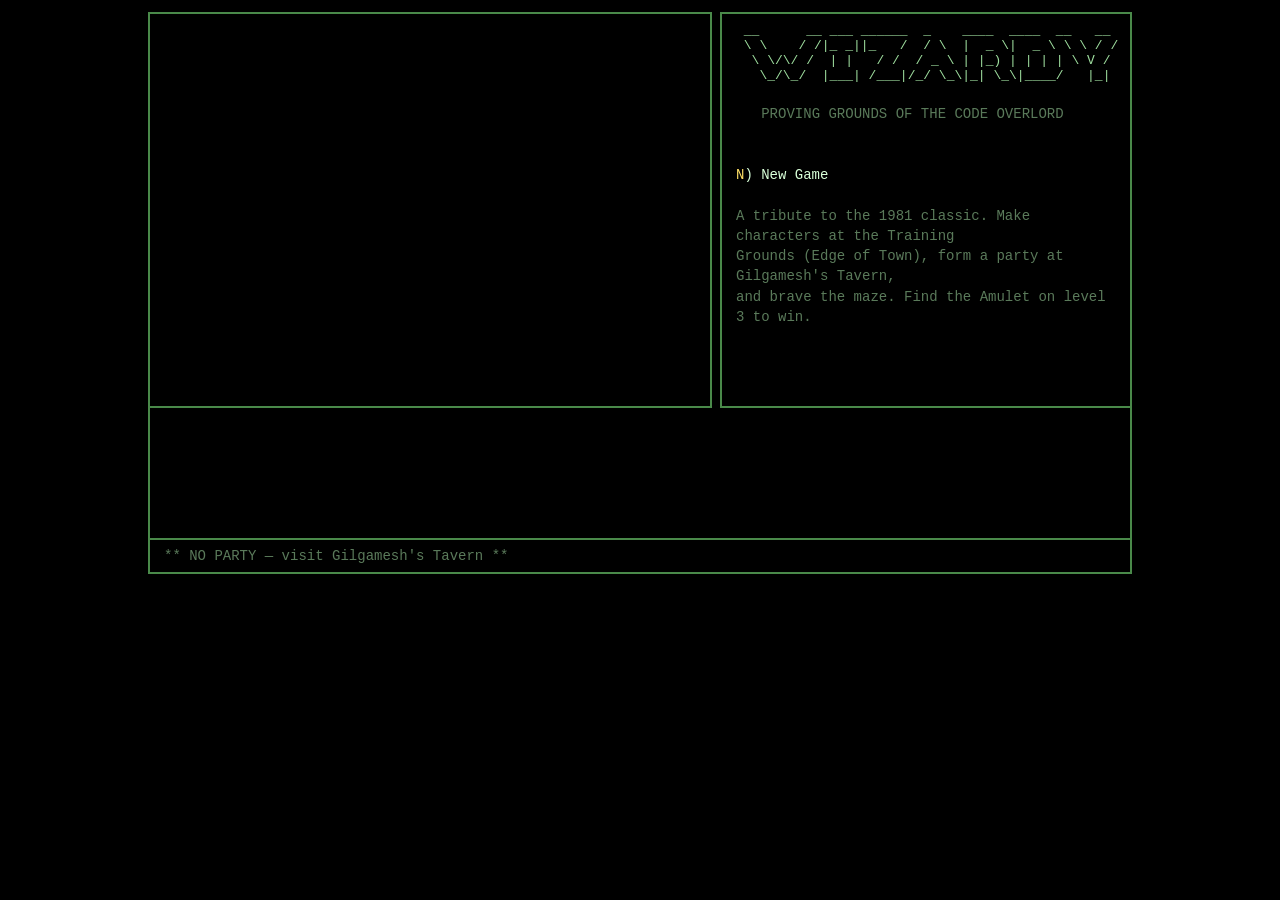
==== index.html @ 69c06c9b "Phase 0: playable Wizardry clone Vanilla JS/Canvas dungeon crawler: 8 classes, 5 races, mage/priest " ====
<!DOCTYPE html>
<html lang="en">
<head>
<meta charset="utf-8">
<title>WIZARDY — Proving Grounds of the Code Overlord</title>
<link rel="stylesheet" href="style.css">
</head>
<body>
<div id="game">
  <div id="top">
    <div id="viewwrap">
      <canvas id="view" width="560" height="392"></canvas>
      <div id="viewlabel"></div>
    </div>
    <div id="panel"></div>
  </div>
  <div id="log"></div>
  <div id="party"></div>
</div>
<script src="js/util.js"></script>
<script src="js/data.js"></script>
<script src="js/maps.js"></script>
<script src="js/char.js"></script>
<script src="js/render.js"></script>
<script src="js/ui.js"></script>
<script src="js/town.js"></script>
<script src="js/maze.js"></script>
<script src="js/combat.js"></script>
<script src="js/main.js"></script>
</body>
</html>
---- style.css ----
* { margin: 0; padding: 0; box-sizing: border-box; }
body {
  background: #000;
  color: #d8ffd8;
  font-family: "Menlo", "Courier New", monospace;
  font-size: 14px;
  display: flex;
  justify-content: center;
  padding: 12px;
  user-select: none;
}
#game { width: 984px; }
#top { display: flex; gap: 8px; }
#viewwrap { position: relative; }
#view { border: 2px solid #4a8a4a; background: #000; display: block; }
#viewlabel {
  position: absolute; top: 4px; left: 8px;
  color: #7fbf7f; font-size: 12px; letter-spacing: 2px;
}
#panel {
  flex: 1;
  border: 2px solid #4a8a4a;
  padding: 10px 14px;
  min-height: 396px;
  white-space: pre-wrap;
  line-height: 1.45;
  overflow-y: auto;
  max-height: 396px;
}
#log {
  border: 2px solid #4a8a4a;
  border-top: none;
  height: 132px;
  padding: 6px 14px;
  overflow: hidden;
  line-height: 1.4;
  color: #b8e8b8;
}
#party { border: 2px solid #4a8a4a; border-top: none; padding: 4px 10px; }
#party table { width: 100%; border-collapse: collapse; }
#party td, #party th { text-align: left; padding: 1px 8px; font-size: 14px; }
#party th { color: #7fbf7f; font-weight: normal; letter-spacing: 1px; }
h2 { color: #fff; font-size: 16px; letter-spacing: 3px; margin-bottom: 8px; font-weight: normal; }
.k { color: #ffe066; }
.dim { color: #5a7a5a; }
.hi { color: #ffffff; }
.bad { color: #ff7070; }
.gold { color: #ffd700; }
.cursor { background: #2a4a2a; }
.title-art { color: #9fdf9f; line-height: 1.15; font-size: 13px; white-space: pre; }
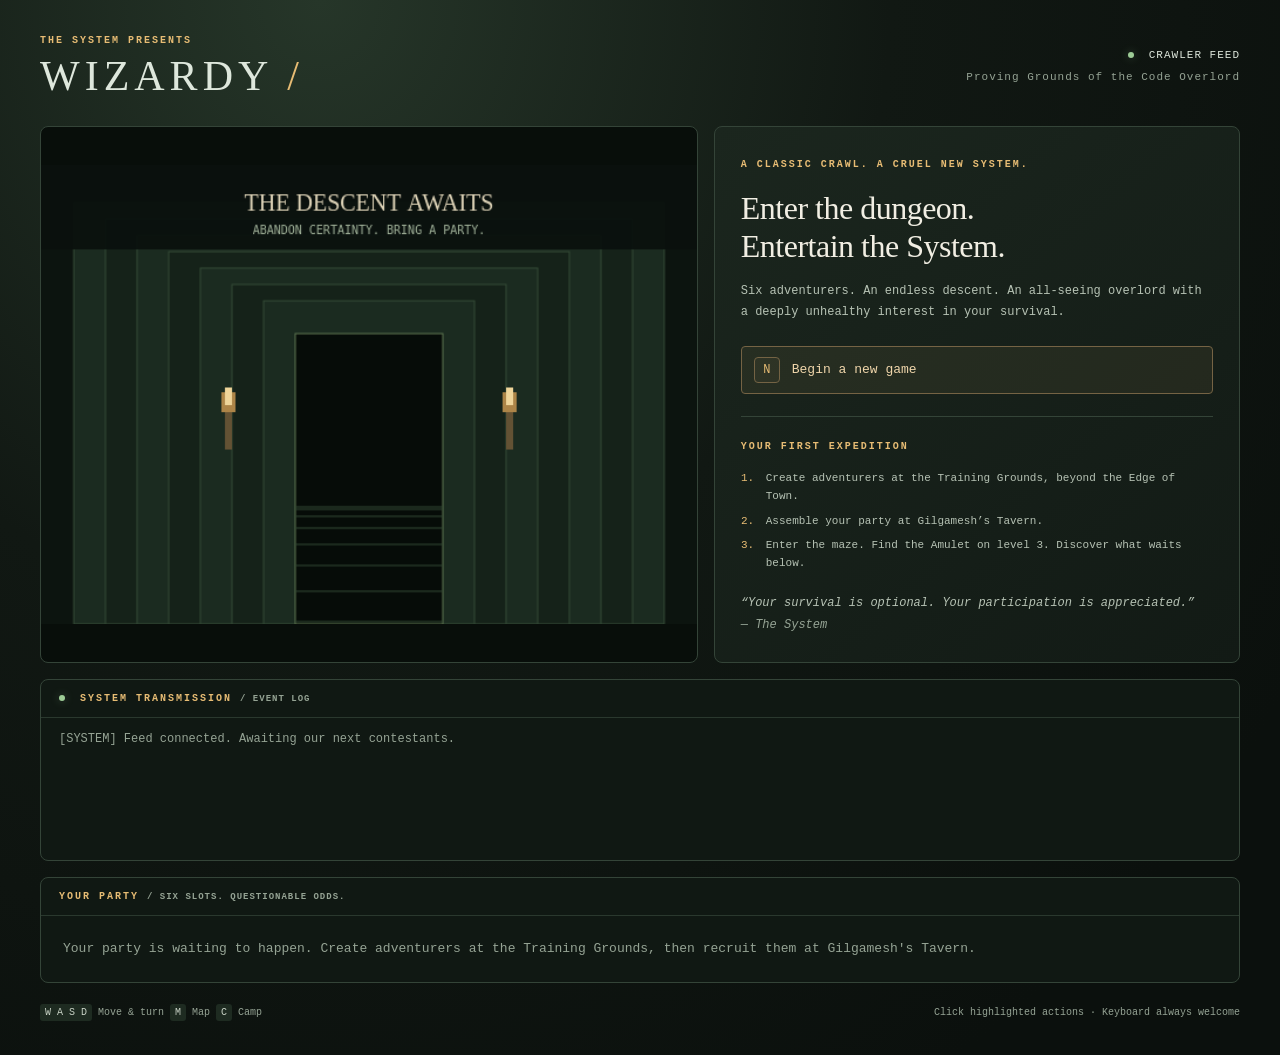
==== commit feca8d2b: "Modernize dungeon interface and add clickable menu actions" ====
--- a/index.html
+++ b/index.html
@@ -2,30 +2,40 @@
 <html lang="en">
 <head>
 <meta charset="utf-8">
+<meta name="viewport" content="width=device-width, initial-scale=1">
+<meta name="theme-color" content="#101713">
 <title>WIZARDY — Proving Grounds of the Code Overlord</title>
 <link rel="stylesheet" href="style.css">
 </head>
 <body>
-<div id="game">
+<main id="game">
+  <header class="masthead"><div><span class="eyebrow">THE SYSTEM PRESENTS</span><h1>WIZARDY<span> / </span></h1></div><div class="broadcast"><span class="live-dot"></span> CRAWLER FEED<br><span class="dim">Proving Grounds of the Code Overlord</span></div></header>
   <div id="top">
     <div id="viewwrap">
-      <canvas id="view" width="560" height="392"></canvas>
+      <canvas id="view" width="560" height="392" aria-label="Dungeon view and automap"></canvas>
       <div id="viewlabel"></div>
+      <div id="toasts"></div>
     </div>
-    <div id="panel"></div>
+    <section id="panel" aria-label="Actions"></section>
   </div>
-  <div id="log"></div>
-  <div id="party"></div>
-</div>
+  <section class="feed"><div class="section-label"><span class="live-dot"></span> SYSTEM TRANSMISSION <span class="dim"> / EVENT LOG</span></div><div id="log" role="log" aria-live="polite"></div></section>
+  <section class="party-section"><div class="section-label">YOUR PARTY <span class="dim"> / SIX SLOTS. QUESTIONABLE ODDS.</span></div><div id="party"></div></section>
+  <footer><span><kbd>W A S D</kbd> Move & turn <kbd>M</kbd> Map <kbd>C</kbd> Camp</span><span>Click highlighted actions · Keyboard always welcome</span></footer>
+</main>
 <script src="js/util.js"></script>
+<script src="js/events.js"></script>
 <script src="js/data.js"></script>
+<script src="js/loot.js"></script>
 <script src="js/maps.js"></script>
+<script src="js/gen.js"></script>
 <script src="js/char.js"></script>
 <script src="js/render.js"></script>
 <script src="js/ui.js"></script>
 <script src="js/town.js"></script>
 <script src="js/maze.js"></script>
 <script src="js/combat.js"></script>
+<script src="js/achievements.js"></script>
+<script src="js/skills.js"></script>
 <script src="js/main.js"></script>
 </body>
 </html>
--- a/style.css
+++ b/style.css
@@ -1,50 +1,61 @@
 * { margin: 0; padding: 0; box-sizing: border-box; }
-body {
-  background: #000;
-  color: #d8ffd8;
-  font-family: "Menlo", "Courier New", monospace;
-  font-size: 14px;
-  display: flex;
-  justify-content: center;
-  padding: 12px;
-  user-select: none;
-}
-#game { width: 984px; }
-#top { display: flex; gap: 8px; }
-#viewwrap { position: relative; }
-#view { border: 2px solid #4a8a4a; background: #000; display: block; }
-#viewlabel {
-  position: absolute; top: 4px; left: 8px;
-  color: #7fbf7f; font-size: 12px; letter-spacing: 2px;
-}
-#panel {
-  flex: 1;
-  border: 2px solid #4a8a4a;
-  padding: 10px 14px;
-  min-height: 396px;
-  white-space: pre-wrap;
-  line-height: 1.45;
-  overflow-y: auto;
-  max-height: 396px;
-}
-#log {
-  border: 2px solid #4a8a4a;
-  border-top: none;
-  height: 132px;
-  padding: 6px 14px;
-  overflow: hidden;
-  line-height: 1.4;
-  color: #b8e8b8;
-}
-#party { border: 2px solid #4a8a4a; border-top: none; padding: 4px 10px; }
-#party table { width: 100%; border-collapse: collapse; }
-#party td, #party th { text-align: left; padding: 1px 8px; font-size: 14px; }
-#party th { color: #7fbf7f; font-weight: normal; letter-spacing: 1px; }
-h2 { color: #fff; font-size: 16px; letter-spacing: 3px; margin-bottom: 8px; font-weight: normal; }
-.k { color: #ffe066; }
-.dim { color: #5a7a5a; }
-.hi { color: #ffffff; }
-.bad { color: #ff7070; }
-.gold { color: #ffd700; }
-.cursor { background: #2a4a2a; }
-.title-art { color: #9fdf9f; line-height: 1.15; font-size: 13px; white-space: pre; }
+:root { color-scheme: dark; --ink: #dee7dc; --muted: #95a394; --gold: #e7bc74; --line: #344438; --surface: #141d17; }
+body { background: radial-gradient(ellipse at 25% 0%, #263629 0%, #111813 42%, #0b100d 85%); color: var(--ink); font-family: "Menlo", "Consolas", monospace; font-size: 13px; min-height: 100vh; padding: 32px 24px; }
+#game { width: min(1200px, 100%); margin: auto; }
+.masthead { display: flex; align-items: center; justify-content: space-between; gap: 24px; margin-bottom: 26px; }
+.eyebrow, .section-label { font-size: 10px; font-weight: 600; letter-spacing: 2px; color: var(--gold); }
+h1 { font-family: Georgia, serif; font-size: 42px; letter-spacing: 5px; font-weight: normal; margin-top: 5px; }
+h1 span { color: var(--gold); }
+.broadcast { text-align: right; font-size: 11px; line-height: 2; letter-spacing: 1px; }
+.live-dot { display: inline-block; width: 6px; height: 6px; border-radius: 50%; background: #9dcc96; box-shadow: 0 0 10px #9dcc9655; margin-right: 7px; }
+#top { display: grid; grid-template-columns: minmax(0, 1.25fr) minmax(0, 1fr); gap: 16px; align-items: stretch; }
+#viewwrap { position: relative; background: #080e0a; border: 1px solid var(--line); border-radius: 8px; overflow: hidden; display: flex; align-items: center; min-width: 0; }
+#view { width: 100%; height: auto; display: block; }
+#viewlabel { position: absolute; top: 16px; left: 18px; color: #b6ceb3; font-size: 11px; letter-spacing: 1px; padding: 6px 8px; background: #0a100cdd; max-width: calc(100% - 36px); }
+#viewlabel:empty { display: none; }
+#panel { background: linear-gradient(140deg, #1b261e, #121a15); border: 1px solid var(--line); border-radius: 8px; padding: 26px; min-height: 440px; max-height: 560px; white-space: pre-wrap; overflow-wrap: anywhere; line-height: 1.65; overflow-y: auto; scrollbar-color: #4c5c49 transparent; }
+h2 { color: #f1eee3; font-size: 18px; letter-spacing: 2px; margin-bottom: 8px; font-weight: normal; }
+.action { display: inline-flex; align-items: baseline; gap: 12px; max-width: 100%; padding: 7px 10px 7px 0; margin: 2px 0; border: 1px solid transparent; border-radius: 4px; background: transparent; color: var(--ink); font: inherit; text-align: left; line-height: 1.5; cursor: pointer; white-space: pre-wrap; overflow-wrap: anywhere; transition: background .15s, color .15s; }
+.action:hover { background: #e7bc7410; color: #fff2d9; }
+.action:focus-visible { outline: 2px solid var(--gold); outline-offset: 3px; }
+.action .k { display: inline-flex; justify-content: center; align-items: center; min-width: 26px; height: 26px; border: 1px solid #746344; border-radius: 4px; background: #d9b9760c; font-size: 12px; flex-shrink: 0; }
+.k, .gold { color: var(--gold); }
+.dim { color: var(--muted); }
+.hi { color: #fff8e9; }
+.bad { color: #ff8c85; }
+.cursor { background: #344b35; }
+.intro { white-space: normal; }
+.intro h2 { font-family: Georgia, serif; font-size: clamp(25px, 2.5vw, 34px); line-height: 1.16; letter-spacing: -.5px; margin: 16px 0; }
+.intro p { color: #b6c2b4; font-size: 12px; line-height: 1.8; }
+.intro-actions { margin: 20px 0; white-space: pre-line; }
+.intro-actions .action { width: 100%; border: 1px solid #756344; background: #d9b97612; padding: 10px 12px; color: #f0d6ab; }
+.intro-actions .action:hover { background: #d9b97625; }
+.field-guide { border-top: 1px solid var(--line); padding-top: 18px; }
+.field-guide ol { padding-left: 20px; margin: 10px 0 18px; color: #b6c2b4; font-size: 11px; }
+.field-guide li { padding: 3px 0 3px 5px; }
+.field-guide li::marker { color: var(--gold); }
+.system-note { font-style: italic; }
+.feed, .party-section { margin-top: 16px; border: 1px solid var(--line); border-radius: 8px; background: #101813; overflow: hidden; }
+.section-label { padding: 13px 18px; border-bottom: 1px solid #2a382e; }
+.section-label .dim { font-size: 9px; letter-spacing: 1px; }
+#log { height: 142px; padding: 12px 18px; overflow-y: auto; line-height: 1.65; color: #b5c7b1; font-size: 12px; }
+#log:empty::before { content: "[SYSTEM] Feed connected. Awaiting our next contestants."; color: var(--muted); }
+#party { padding: 10px; overflow-x: auto; }
+#party table { width: 100%; border-collapse: collapse; white-space: nowrap; }
+#party td, #party th { text-align: left; padding: 10px 8px; font-size: 12px; border-bottom: 1px solid #243128; }
+#party tr:last-child td { border-bottom: none; }
+#party th { color: var(--muted); font-size: 9px; font-weight: normal; letter-spacing: 1px; }
+#party > .dim { padding: 12px !important; line-height: 1.7; }
+.health { display: block; width: 72px; height: 5px; margin-top: 5px; border: none; }
+.health::-webkit-meter-bar { background: #2c392d; border: none; }
+.health::-webkit-meter-optimum-value { background: #a5c48b; }
+.health::-webkit-meter-suboptimum-value { background: #e7bc74; }
+.health::-moz-meter-bar { background: #a5c48b; }
+footer { display: flex; justify-content: space-between; gap: 16px; padding: 20px 0 0; color: var(--muted); font-size: 10px; line-height: 2; }
+kbd { color: #c9d3c6; font: inherit; padding: 3px 5px; background: #1e2b21; border-radius: 3px; }
+#toasts { position: absolute; top: 12px; right: 12px; width: min(270px, calc(100% - 24px)); display: flex; flex-direction: column; gap: 6px; z-index: 10; pointer-events: none; }
+.toast { border: 1px solid var(--gold); border-radius: 6px; background: #181e13f5; color: #efdab6; padding: 12px; font-size: 12px; line-height: 1.5; animation: toastfade 5s forwards; }
+@keyframes toastfade { 0% { opacity: 0; transform: translateY(-6px); } 6%, 85% { opacity: 1; transform: translateY(0); } 100% { opacity: 0; } }
+@media (max-width: 800px) { body { padding: 20px 14px; } #top { grid-template-columns: 1fr; } #viewwrap { max-height: 360px; } #view { max-height: 360px; object-fit: contain; } #panel { min-height: 300px; max-height: none; padding: 22px; } .broadcast .dim { display: none; } footer { flex-direction: column; gap: 4px; } .intro h2 { font-size: 32px; } }
+@media (max-width: 420px) { h1 { font-size: 30px; } .broadcast { font-size: 9px; } .masthead { gap: 10px; } .section-label .dim { display: none; } }
+@media (prefers-reduced-motion: reduce) { .action { transition: none; } .toast { animation: none; } }
